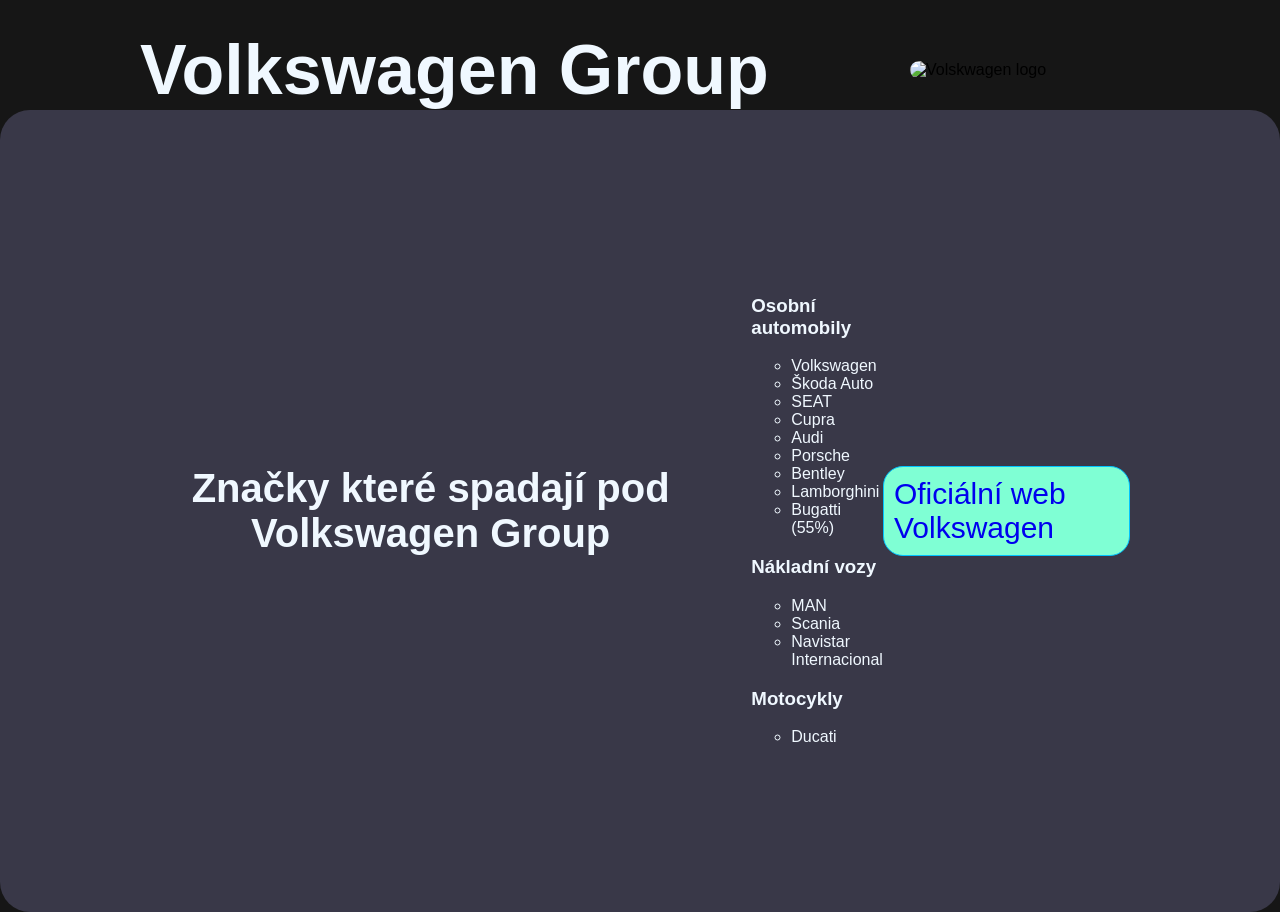
==== index.html @ baeaee51 "styles changed pos" ====
<!DOCTYPE html>
<hmtl>
    <head>
        <title>Volkswagen Group info</title>
        <link rel="shortcut icon" href="https://uploads.vw-mms.de/system/production/images/vwn/030/145/images/7a0d84d3b718c9a621100e43e581278433114c82/DB2019AL01950_web_1600.jpg?1649155356" type="image/x-icon">
        <style>
        body{
    background-color: rgb(22, 22, 22);
    margin: 0;
    font-family: 'Segoe UI', Tahoma, Geneva, Verdana, sans-serif;
}
h1{
    color: aliceblue;
    font-family: 'Segoe UI', Tahoma, Geneva, Verdana, sans-serif;
    font-size: 70px;
}

h2{
    text-align: center;
    font-size: 40px;
}

.brand_list{
    color: aliceblue;
    background-color: rgb(57, 56, 72);
    border-radius: 30px;
    padding: 150px;
    font-family: Impact, Haettenschweiler, 'Arial Narrow Bold', sans-serif;
    display: flex;
    justify-content: center;
    align-items: center;   
}

.head img{
    width: 230px;
    border-radius: 30px;
    margin-left: auto;
    display: block;
}

a{
    font-family:Impact, Haettenschweiler, 'Arial Narrow Bold', sans-serif;
    text-decoration: none;
    border: 1px solid rgb(0, 195, 255);
    border-radius: 20px;
    padding: 10px;
    background-color: aquamarine;
    font-size: 30px;
    margin: 0 auto;
}
.head{
    display: flex;
    align-items: center;
    justify-content: space-between;
    gap: 30px;
    width: min(1000px, 90%);
    margin: 30px auto 0;
}

.head h1{
    margin: 0;
    flex: 1;
}
    </style>   
    </head>
    <body>
        <div class="head">
        <h1>Volkswagen Group</h1>

        <img src="https://uploads.vw-mms.de/system/production/images/vwn/030/145/images/7a0d84d3b718c9a621100e43e581278433114c82/DB2019AL01950_web_1600.jpg?1649155356" alt="Volskwagen logo">
        </div>
        
        <div class="brand_list">
        <h2>Značky které spadají pod Volkswagen Group</h2>
        <ul>
            <h3>Osobní automobily</h3>
            <ul>
                <li>Volkswagen</li>
                <li>Škoda Auto</li>
                <li>SEAT</li>
                <li>Cupra</li>
                <li>Audi</li>
                <li>Porsche</li>
                <li>Bentley</li>
                <li>Lamborghini</li>
                <li>Bugatti (55%)</li>
            </ul>
            <h3>Nákladní vozy</h3>
            <ul>
                <li>MAN</li>
                <li>Scania</li>
                <li>Navistar Internacional</li>
            </ul>
            <h3>Motocykly</h3>
            <ul>
                <li>Ducati</li>
            </ul>
        </ul>

        <a href="https://www.volkswagen.cz/">Oficiální web Volkswagen</a>
        </div>    

    </body>
</hmtl>
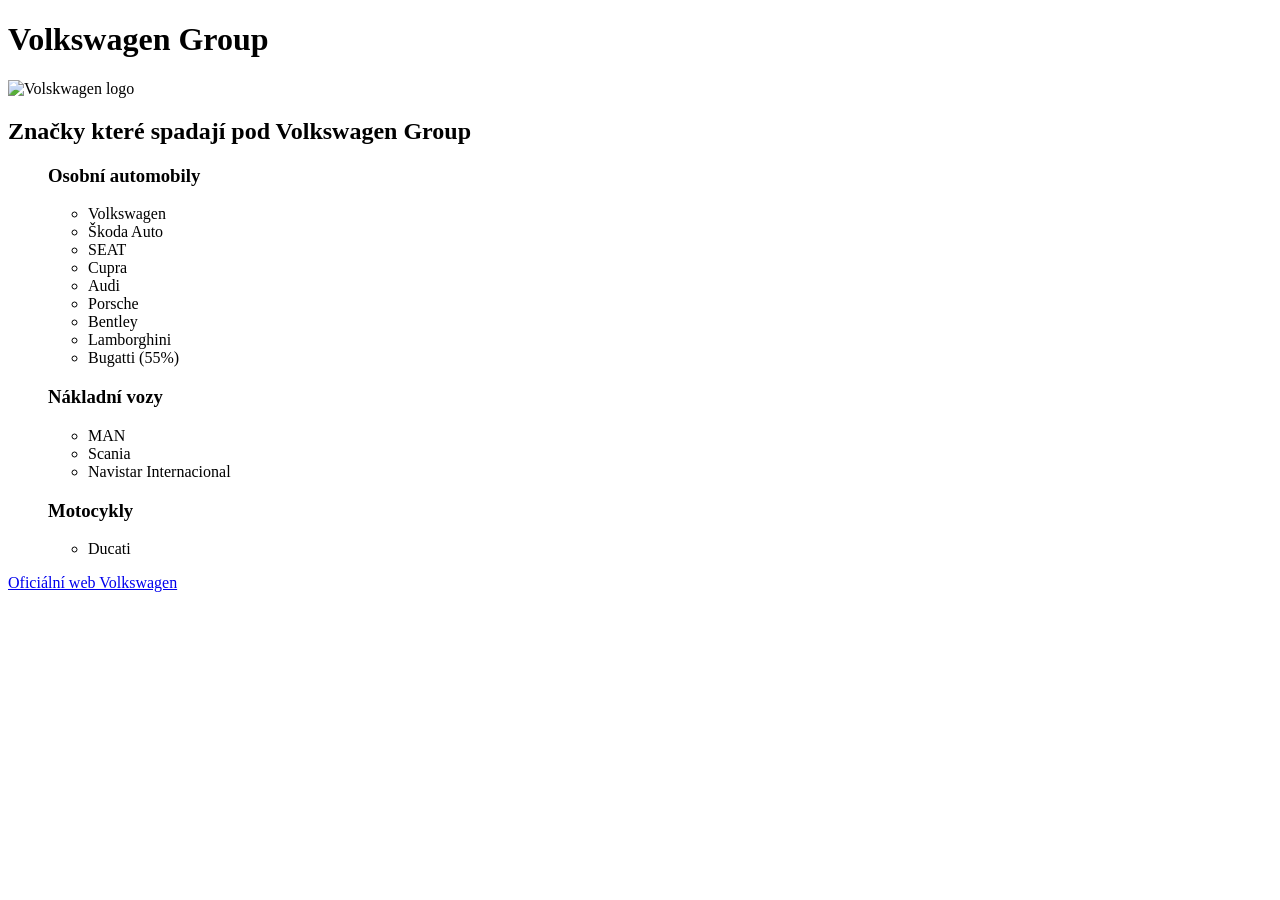
==== commit ebb85b47: "style.css file created" ====
--- a/index.html
+++ b/index.html
@@ -2,66 +2,7 @@
 <hmtl>
     <head>
         <title>Volkswagen Group info</title>
-        <link rel="shortcut icon" href="https://uploads.vw-mms.de/system/production/images/vwn/030/145/images/7a0d84d3b718c9a621100e43e581278433114c82/DB2019AL01950_web_1600.jpg?1649155356" type="image/x-icon">
-        <style>
-        body{
-    background-color: rgb(22, 22, 22);
-    margin: 0;
-    font-family: 'Segoe UI', Tahoma, Geneva, Verdana, sans-serif;
-}
-h1{
-    color: aliceblue;
-    font-family: 'Segoe UI', Tahoma, Geneva, Verdana, sans-serif;
-    font-size: 70px;
-}
-
-h2{
-    text-align: center;
-    font-size: 40px;
-}
-
-.brand_list{
-    color: aliceblue;
-    background-color: rgb(57, 56, 72);
-    border-radius: 30px;
-    padding: 150px;
-    font-family: Impact, Haettenschweiler, 'Arial Narrow Bold', sans-serif;
-    display: flex;
-    justify-content: center;
-    align-items: center;   
-}
-
-.head img{
-    width: 230px;
-    border-radius: 30px;
-    margin-left: auto;
-    display: block;
-}
-
-a{
-    font-family:Impact, Haettenschweiler, 'Arial Narrow Bold', sans-serif;
-    text-decoration: none;
-    border: 1px solid rgb(0, 195, 255);
-    border-radius: 20px;
-    padding: 10px;
-    background-color: aquamarine;
-    font-size: 30px;
-    margin: 0 auto;
-}
-.head{
-    display: flex;
-    align-items: center;
-    justify-content: space-between;
-    gap: 30px;
-    width: min(1000px, 90%);
-    margin: 30px auto 0;
-}
-
-.head h1{
-    margin: 0;
-    flex: 1;
-}
-    </style>   
+        <link rel="shortcut icon" href="https://uploads.vw-mms.de/system/production/images/vwn/030/145/images/7a0d84d3b718c9a621100e43e581278433114c82/DB2019AL01950_web_1600.jpg?1649155356" type="image/x-icon">        
     </head>
     <body>
         <div class="head">
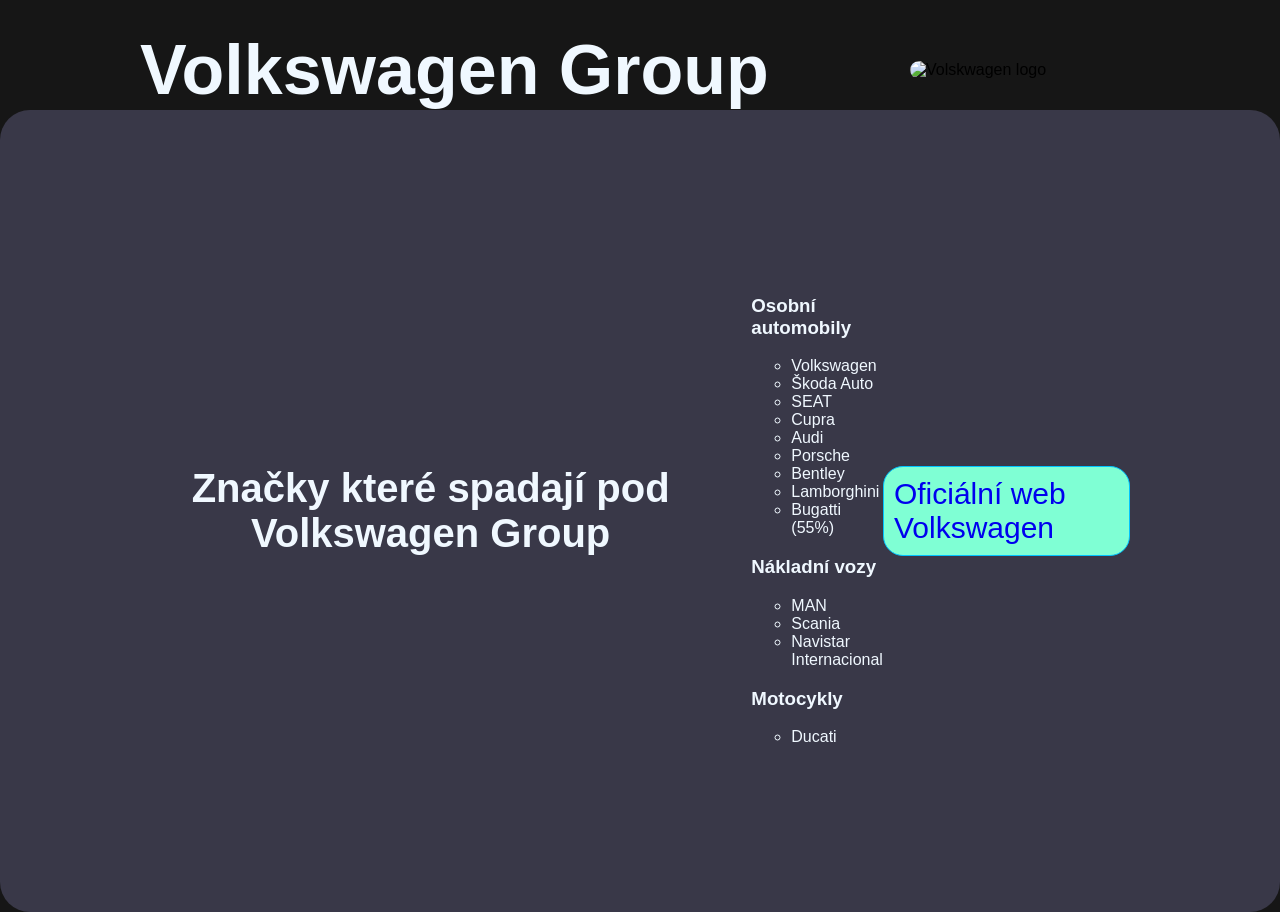
==== commit 6ec06ddf: "styles linked" ====
--- a/index.html
+++ b/index.html
@@ -3,6 +3,7 @@
     <head>
         <title>Volkswagen Group info</title>
         <link rel="shortcut icon" href="https://uploads.vw-mms.de/system/production/images/vwn/030/145/images/7a0d84d3b718c9a621100e43e581278433114c82/DB2019AL01950_web_1600.jpg?1649155356" type="image/x-icon">        
+        <link rel="stylesheet" href="style.css">
     </head>
     <body>
         <div class="head">
--- a/style.css
+++ b/style.css
@@ -0,0 +1,57 @@
+body{
+    background-color: rgb(22, 22, 22);
+    margin: 0;
+    font-family: 'Segoe UI', Tahoma, Geneva, Verdana, sans-serif;
+}
+h1{
+    color: aliceblue;
+    font-family: 'Segoe UI', Tahoma, Geneva, Verdana, sans-serif;
+    font-size: 70px;
+}
+
+h2{
+    text-align: center;
+    font-size: 40px;
+}
+
+.brand_list{
+    color: aliceblue;
+    background-color: rgb(57, 56, 72);
+    border-radius: 30px;
+    padding: 150px;
+    font-family: Impact, Haettenschweiler, 'Arial Narrow Bold', sans-serif;
+    display: flex;
+    justify-content: center;
+    align-items: center;   
+}
+
+.head img{
+    width: 230px;
+    border-radius: 30px;
+    margin-left: auto;
+    display: block;
+}
+
+a{
+    font-family:Impact, Haettenschweiler, 'Arial Narrow Bold', sans-serif;
+    text-decoration: none;
+    border: 1px solid rgb(0, 195, 255);
+    border-radius: 20px;
+    padding: 10px;
+    background-color: aquamarine;
+    font-size: 30px;
+    margin: 0 auto;
+}
+.head{
+    display: flex;
+    align-items: center;
+    justify-content: space-between;
+    gap: 30px;
+    width: min(1000px, 90%);
+    margin: 30px auto 0;
+}
+
+.head h1{
+    margin: 0;
+    flex: 1;
+}
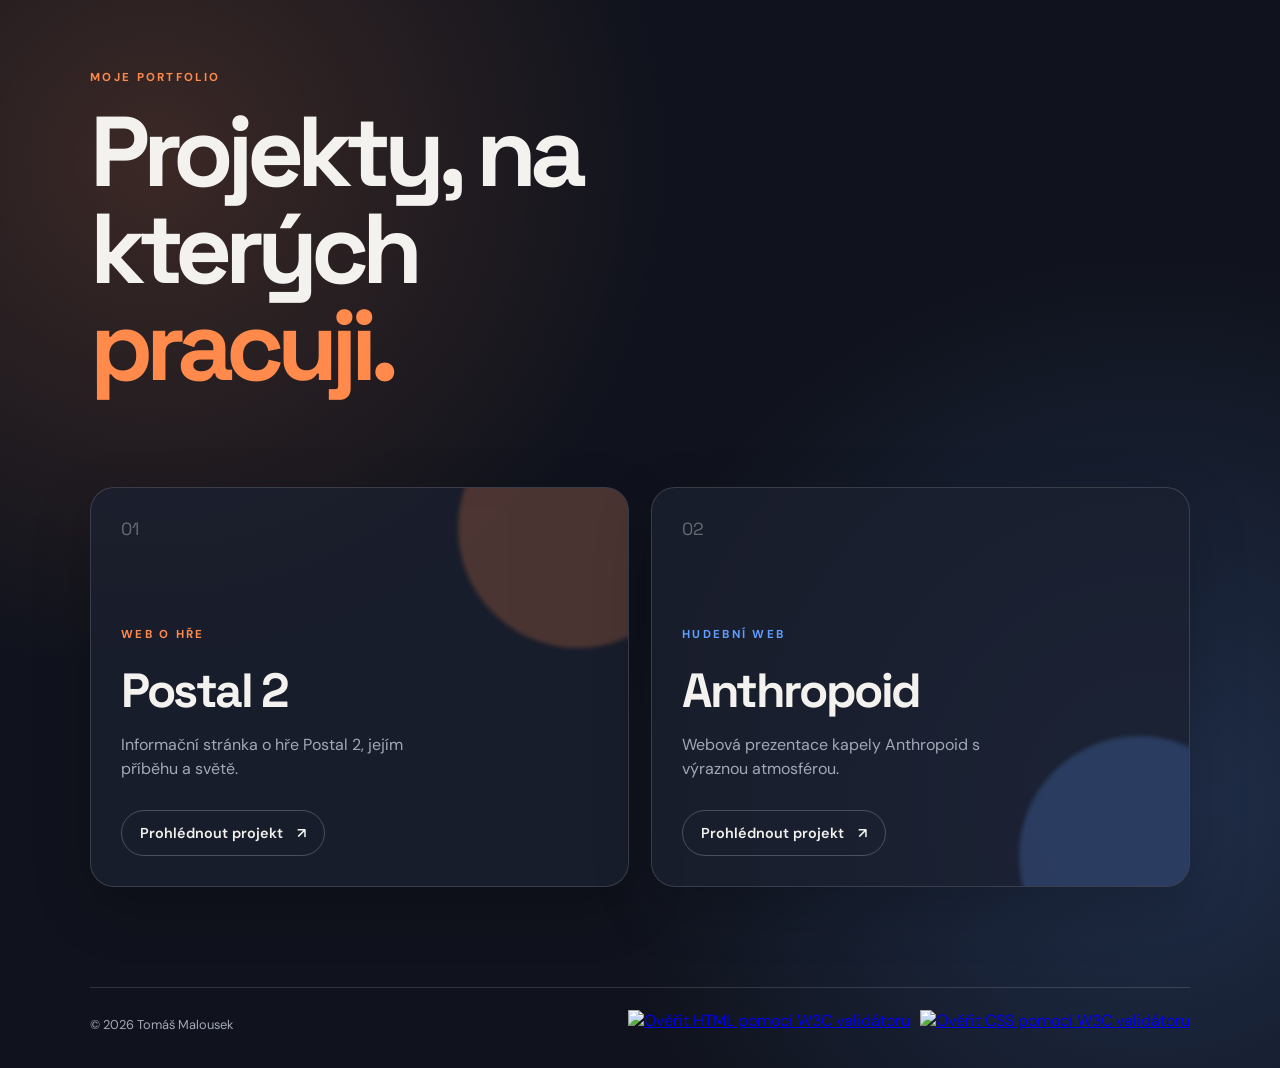
==== commit 00f14ff6: "first commit" ====
--- a/index.html
+++ b/index.html
@@ -1,46 +1,64 @@
-<!DOCTYPE html>
-<hmtl>
-    <head>
-        <title>Volkswagen Group info</title>
-        <link rel="shortcut icon" href="https://uploads.vw-mms.de/system/production/images/vwn/030/145/images/7a0d84d3b718c9a621100e43e581278433114c82/DB2019AL01950_web_1600.jpg?1649155356" type="image/x-icon">        
-        <link rel="stylesheet" href="style.css">
-    </head>
-    <body>
-        <div class="head">
-        <h1>Volkswagen Group</h1>
+<!doctype html>
+<html lang="cs">
+  <head>
+    <meta charset="utf-8">
+    <meta name="viewport" content="width=device-width, initial-scale=1">
+    <meta name="description" content="Portfolio Tomáše Malouska s ukázkami jeho webových projektů.">
+    <title>Tomáš Malousek | Moje projekty</title>
+    <link rel="stylesheet" href="styles.css">
+  </head>
+  <body>
+    <div class="page-shell">
+      <header class="hero">
+        <p class="eyebrow">MOJE PORTFOLIO</p>
+        <h1>Projekty, na kterých<br><span>pracuji.</span></h1>
+      </header>
 
-        <img src="https://uploads.vw-mms.de/system/production/images/vwn/030/145/images/7a0d84d3b718c9a621100e43e581278433114c82/DB2019AL01950_web_1600.jpg?1649155356" alt="Volskwagen logo">
+      <main>
+        <section class="projects" aria-labelledby="projects-title">
+
+          <div class="project-grid">
+            <article class="project-card project-card--orange">
+              <div class="card-number">01</div>
+              <div class="card-content">
+                <p class="card-label">WEB O HŘE</p>
+                <h3>Postal 2</h3>
+                <p>Informační stránka o hře Postal 2, jejím příběhu a světě.</p>
+                <a class="project-button" href="https://malousektomas.github.io/postal2/" target="_blank" rel="noopener noreferrer">
+                  Prohlédnout projekt <span aria-hidden="true">↗</span>
+                </a>
+              </div>
+            </article>
+
+            <article class="project-card project-card--blue">
+              <div class="card-number">02</div>
+              <div class="card-content">
+                <p class="card-label">HUDEBNÍ WEB</p>
+                <h3>Anthropoid</h3>
+                <p>Webová prezentace kapely Anthropoid s výraznou atmosférou.</p>
+                <a class="project-button" href="https://malousektomas.github.io/AnthropoidWeb/" target="_blank" rel="noopener noreferrer">
+                  Prohlédnout projekt <span aria-hidden="true">↗</span>
+                </a>
+              </div>
+            </article>
+          </div>
+        </section>
+      </main>
+
+      <footer class="footer">
+        <div class="footer-line"></div>
+        <div class="footer-content">
+          <p>© 2026 Tomáš Malousek</p>
+          <div class="validation">
+            <a href="https://validator.w3.org/nu/?doc=https%3A%2F%2Fmalousektomas.github.io%2FMainPage%2F" target="_blank" rel="noopener noreferrer">
+              <img src="https://www.w3.org/Icons/valid-html401-blue" alt="Ověřit HTML pomocí W3C validátoru">
+            </a>
+            <a href="https://jigsaw.w3.org/css-validator/validator?uri=https%3A%2F%2Fmalousektomas.github.io%2FMainPage%2Fstyles.css" target="_blank" rel="noopener noreferrer">
+              <img src="https://jigsaw.w3.org/css-validator/images/vcss-blue" alt="Ověřit CSS pomocí W3C validátoru">
+            </a>
+          </div>
         </div>
-        
-        <div class="brand_list">
-        <h2>Značky které spadají pod Volkswagen Group</h2>
-        <ul>
-            <h3>Osobní automobily</h3>
-            <ul>
-                <li>Volkswagen</li>
-                <li>Škoda Auto</li>
-                <li>SEAT</li>
-                <li>Cupra</li>
-                <li>Audi</li>
-                <li>Porsche</li>
-                <li>Bentley</li>
-                <li>Lamborghini</li>
-                <li>Bugatti (55%)</li>
-            </ul>
-            <h3>Nákladní vozy</h3>
-            <ul>
-                <li>MAN</li>
-                <li>Scania</li>
-                <li>Navistar Internacional</li>
-            </ul>
-            <h3>Motocykly</h3>
-            <ul>
-                <li>Ducati</li>
-            </ul>
-        </ul>
-
-        <a href="https://www.volkswagen.cz/">Oficiální web Volkswagen</a>
-        </div>    
-
-    </body>
-</hmtl>+      </footer>
+    </div>
+  </body>
+</html>
--- a/styles.css
+++ b/styles.css
@@ -0,0 +1,282 @@
+@import url("https://fonts.googleapis.com/css2?family=DM+Sans:wght@400;500;600;700&family=Space+Grotesk:wght@500;600;700&display=swap");
+
+:root {
+  --background: #10131d;
+  --surface: rgba(28, 33, 48, 0.78);
+  --text: #f4f2ee;
+  --muted: #a3a8b8;
+  --orange: #ff8a4c;
+  --blue: #5f9dff;
+  --line: rgba(255, 255, 255, 0.14);
+}
+
+* {
+  box-sizing: border-box;
+}
+
+html {
+  scroll-behavior: smooth;
+}
+
+body {
+  margin: 0;
+  min-width: 320px;
+  color: var(--text);
+  background:
+    radial-gradient(circle at 12% 15%, rgba(255, 138, 76, 0.18), transparent 32rem),
+    radial-gradient(circle at 90% 75%, rgba(95, 157, 255, 0.2), transparent 34rem),
+    var(--background);
+  font-family: "DM Sans", sans-serif;
+}
+
+.page-shell {
+  width: min(1100px, calc(100% - 40px));
+  min-height: 100vh;
+  margin: 0 auto;
+  padding: 70px 0 28px;
+}
+
+.hero {
+  max-width: 720px;
+  margin-bottom: 92px;
+}
+
+.eyebrow,
+.card-label {
+  margin: 0 0 18px;
+  color: var(--orange);
+  font-size: 0.72rem;
+  font-weight: 700;
+  letter-spacing: 0.2em;
+}
+
+h1,
+h2,
+h3 {
+  margin: 0;
+  font-family: "Space Grotesk", sans-serif;
+}
+
+h1 {
+  font-size: clamp(3.2rem, 8vw, 6.2rem);
+  line-height: 0.98;
+  letter-spacing: -0.07em;
+}
+
+h1 span {
+  color: var(--orange);
+}
+
+.intro {
+  max-width: 490px;
+  margin: 28px 0 0;
+  color: var(--muted);
+  font-size: 1.08rem;
+  line-height: 1.7;
+}
+
+.section-heading {
+  display: flex;
+  align-items: end;
+  justify-content: space-between;
+  margin-bottom: 28px;
+}
+
+.section-heading .eyebrow {
+  margin-bottom: 7px;
+}
+
+h2 {
+  font-size: clamp(2rem, 5vw, 3.2rem);
+  letter-spacing: -0.05em;
+}
+
+.project-grid {
+  display: grid;
+  grid-template-columns: repeat(2, 1fr);
+  gap: 22px;
+}
+
+.project-card {
+  position: relative;
+  min-height: 400px;
+  overflow: hidden;
+  padding: 30px;
+  border: 1px solid var(--line);
+  border-radius: 24px;
+  background: var(--surface);
+  box-shadow: 0 20px 60px rgba(0, 0, 0, 0.2);
+  isolation: isolate;
+  transition: transform 180ms ease, border-color 180ms ease;
+}
+
+.project-card::after {
+  position: absolute;
+  z-index: -1;
+  width: 240px;
+  height: 240px;
+  border-radius: 50%;
+  content: "";
+  filter: blur(2px);
+  opacity: 0.22;
+}
+
+.project-card--orange::after {
+  top: -80px;
+  right: -70px;
+  background: var(--orange);
+}
+
+.project-card--blue::after {
+  right: -70px;
+  bottom: -90px;
+  background: var(--blue);
+}
+
+.project-card:hover {
+  transform: translateY(-6px);
+  border-color: rgba(255, 255, 255, 0.35);
+}
+
+.card-number {
+  color: rgba(255, 255, 255, 0.34);
+  font-family: "Space Grotesk", sans-serif;
+  font-size: 1.1rem;
+}
+
+.card-content {
+  position: absolute;
+  right: 30px;
+  bottom: 30px;
+  left: 30px;
+}
+
+.project-card--blue .card-label {
+  color: var(--blue);
+}
+
+h3 {
+  margin-bottom: 12px;
+  font-size: clamp(2rem, 4vw, 3rem);
+  letter-spacing: -0.05em;
+}
+
+.card-content > p:not(.card-label) {
+  max-width: 330px;
+  min-height: 52px;
+  margin: 0 0 25px;
+  color: var(--muted);
+  line-height: 1.55;
+}
+
+.project-button {
+  display: inline-flex;
+  align-items: center;
+  gap: 14px;
+  padding: 13px 18px;
+  border: 1px solid rgba(255, 255, 255, 0.22);
+  border-radius: 99px;
+  color: var(--text);
+  font-size: 0.9rem;
+  font-weight: 600;
+  text-decoration: none;
+  transition: background 180ms ease, border-color 180ms ease;
+}
+
+.project-button:hover,
+.project-button:focus-visible {
+  border-color: transparent;
+  background: var(--orange);
+  color: #171923;
+}
+
+.project-card--blue .project-button:hover,
+.project-card--blue .project-button:focus-visible {
+  background: var(--blue);
+}
+
+.footer {
+  margin-top: 100px;
+}
+
+.footer-line {
+  height: 1px;
+  background: var(--line);
+}
+
+.footer-content {
+  display: flex;
+  align-items: center;
+  justify-content: space-between;
+  gap: 20px;
+  padding-top: 22px;
+}
+
+.footer-content p,
+.sources p {
+  margin: 0;
+  color: var(--muted);
+  font-size: 0.8rem;
+}
+
+.validation {
+  display: flex;
+  align-items: center;
+  gap: 10px;
+}
+
+.validation img {
+  display: block;
+  width: auto;
+  height: 30px;
+}
+
+.sources {
+  margin-top: 22px;
+  line-height: 1.7;
+}
+
+.sources a {
+  color: var(--muted);
+}
+
+.sources a:hover,
+.sources a:focus-visible {
+  color: var(--text);
+}
+
+@media (max-width: 700px) {
+  .page-shell {
+    width: min(100% - 28px, 540px);
+    padding-top: 44px;
+  }
+
+  .hero {
+    margin-bottom: 64px;
+  }
+
+  .section-heading {
+    display: block;
+  }
+
+  .section-heading .eyebrow {
+    margin-bottom: 14px;
+  }
+
+  .project-grid {
+    grid-template-columns: 1fr;
+  }
+
+  .project-card {
+    min-height: 360px;
+  }
+
+  .footer {
+    margin-top: 70px;
+  }
+
+  .footer-content {
+    align-items: flex-start;
+    flex-direction: column-reverse;
+  }
+}
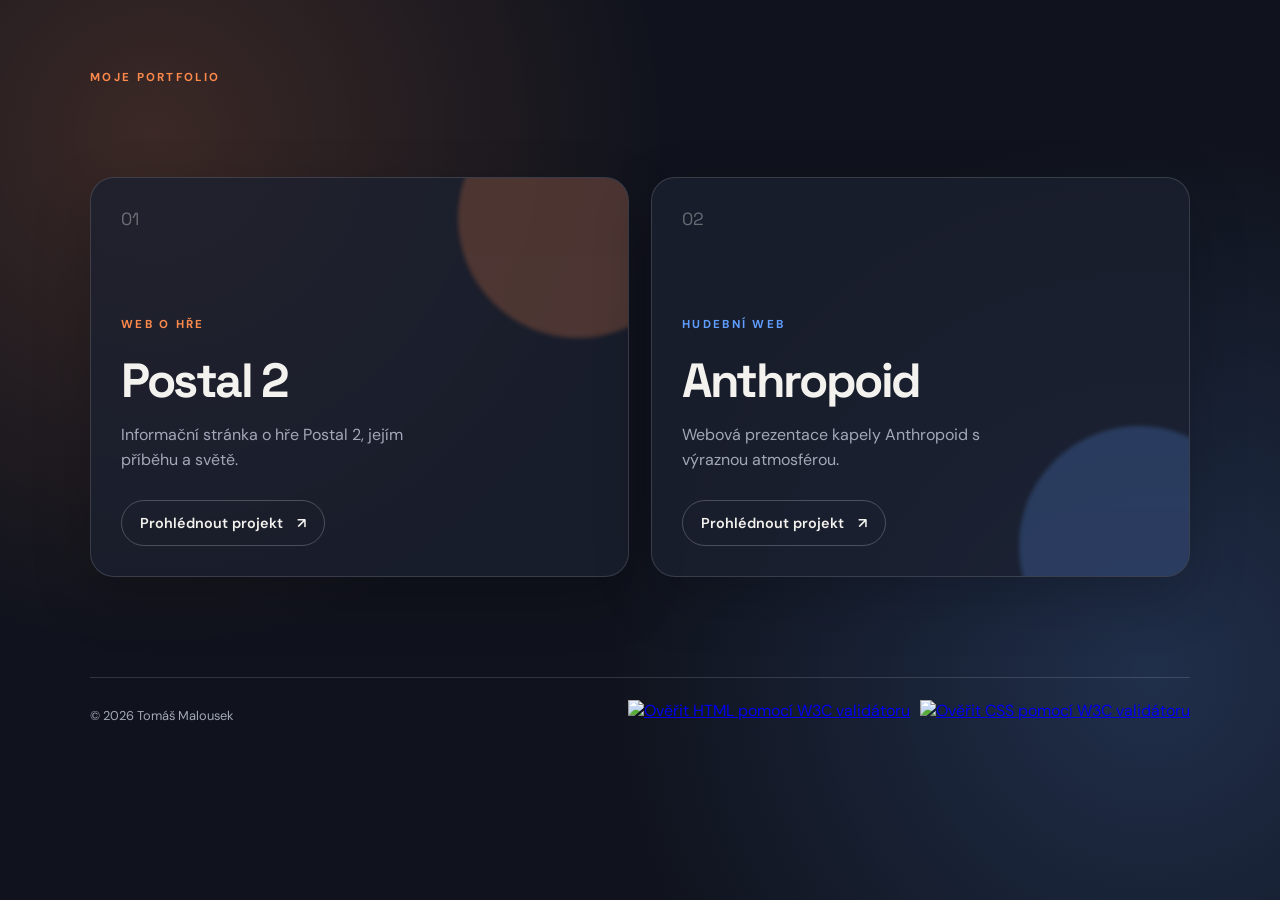
==== commit 5f806099: "little changes" ====
--- a/index.html
+++ b/index.html
@@ -11,7 +11,6 @@
     <div class="page-shell">
       <header class="hero">
         <p class="eyebrow">MOJE PORTFOLIO</p>
-        <h1>Projekty, na kterých<br><span>pracuji.</span></h1>
       </header>
 
       <main>
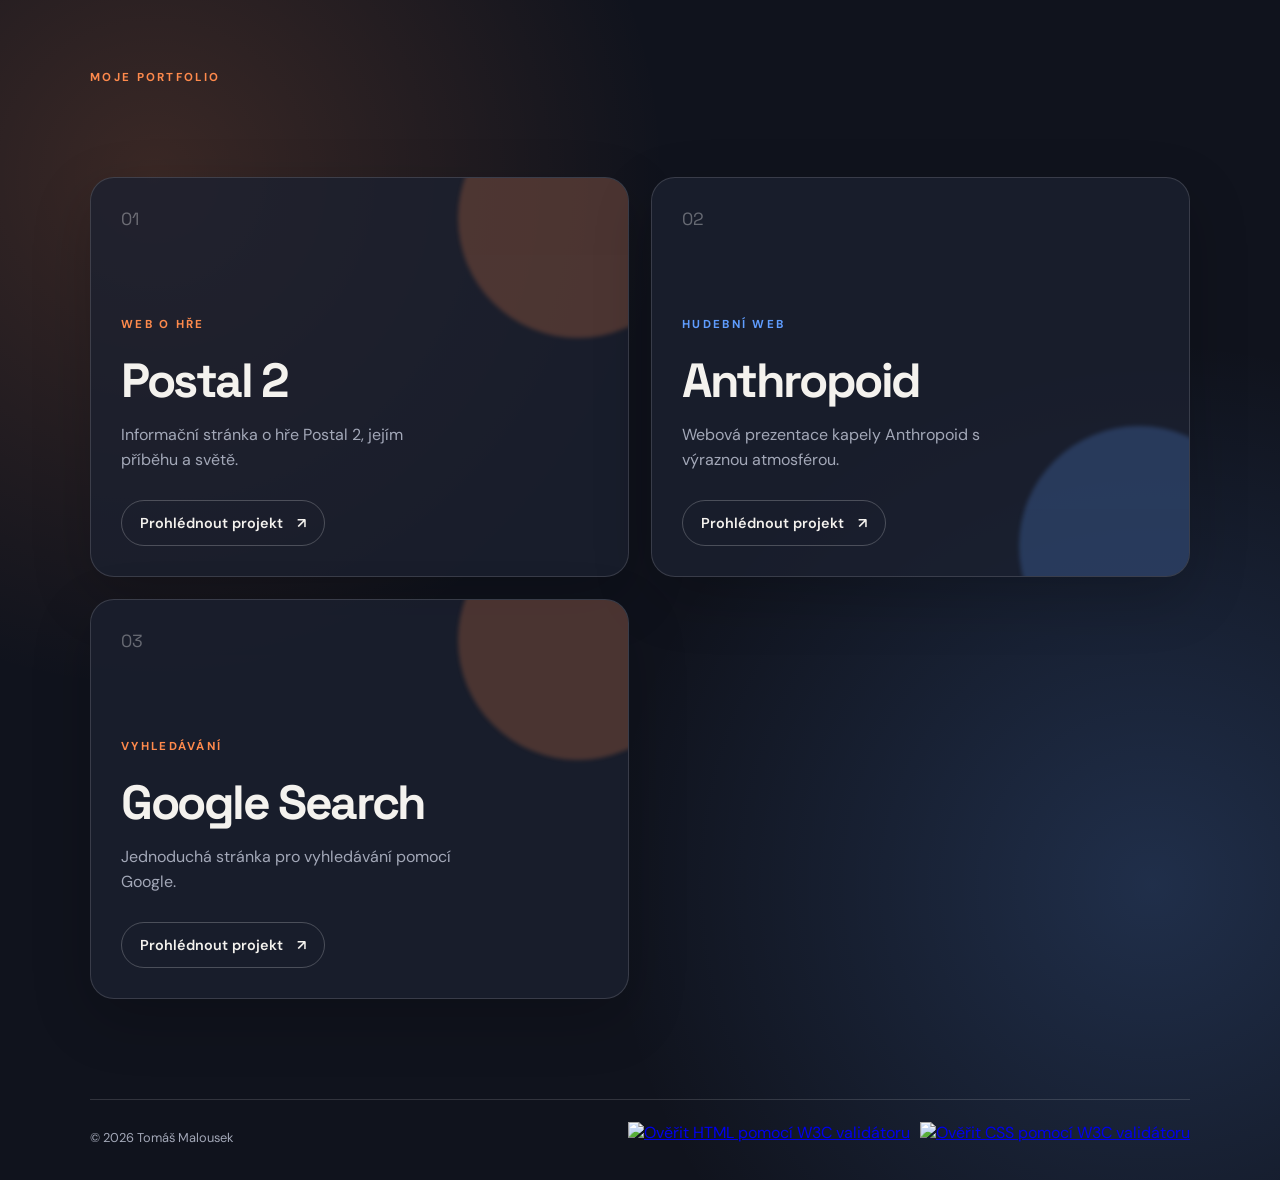
==== commit ea2a1525: "added google search" ====
--- a/index.html
+++ b/index.html
@@ -40,6 +40,18 @@
                 </a>
               </div>
             </article>
+
+            <article class="project-card project-card--orange">
+              <div class="card-number">03</div>
+              <div class="card-content">
+                <p class="card-label">VYHLEDÁVÁNÍ</p>
+                <h3>Google Search</h3>
+                <p>Jednoduchá stránka pro vyhledávání pomocí Google.</p>
+                <a class="project-button" href="https://malousektomas.github.io/googlesearch/" target="_blank" rel="noopener noreferrer">
+                  Prohlédnout projekt <span aria-hidden="true">↗</span>
+                </a>
+              </div>
+            </article>
           </div>
         </section>
       </main>
